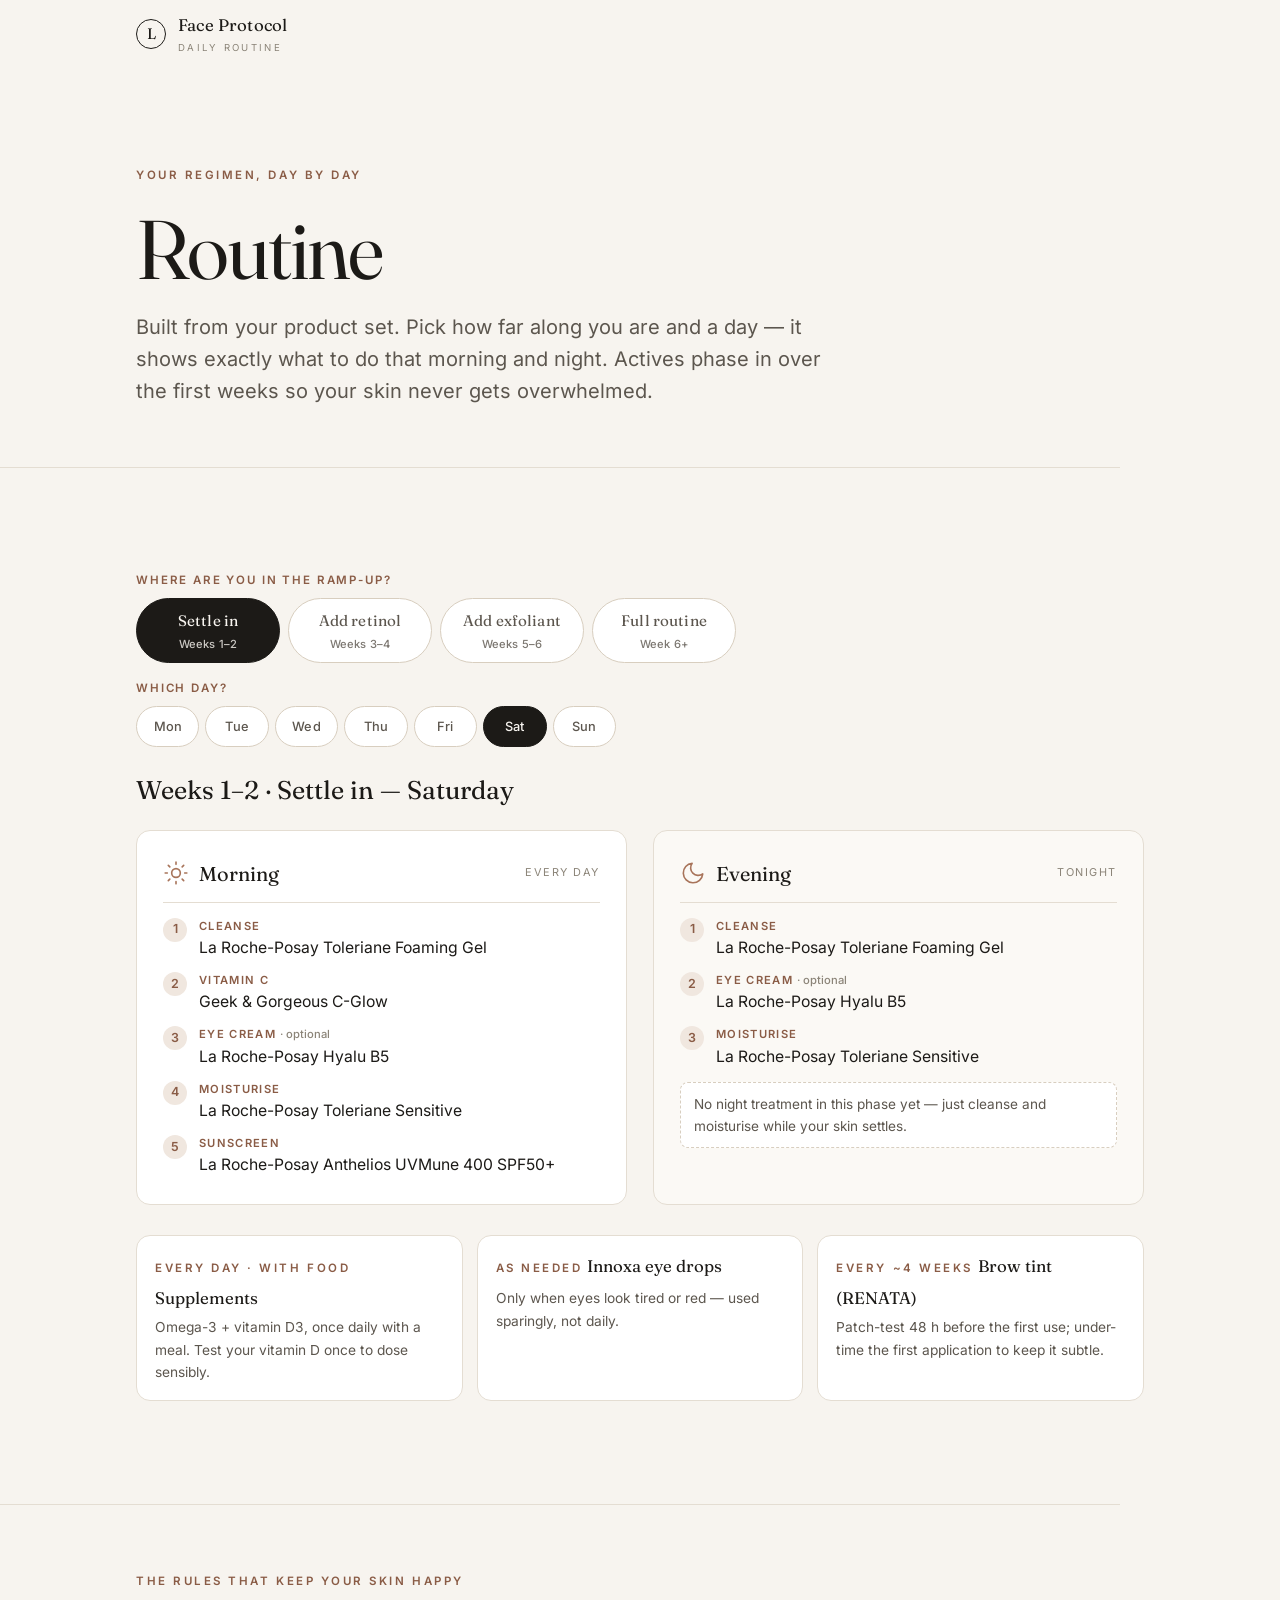
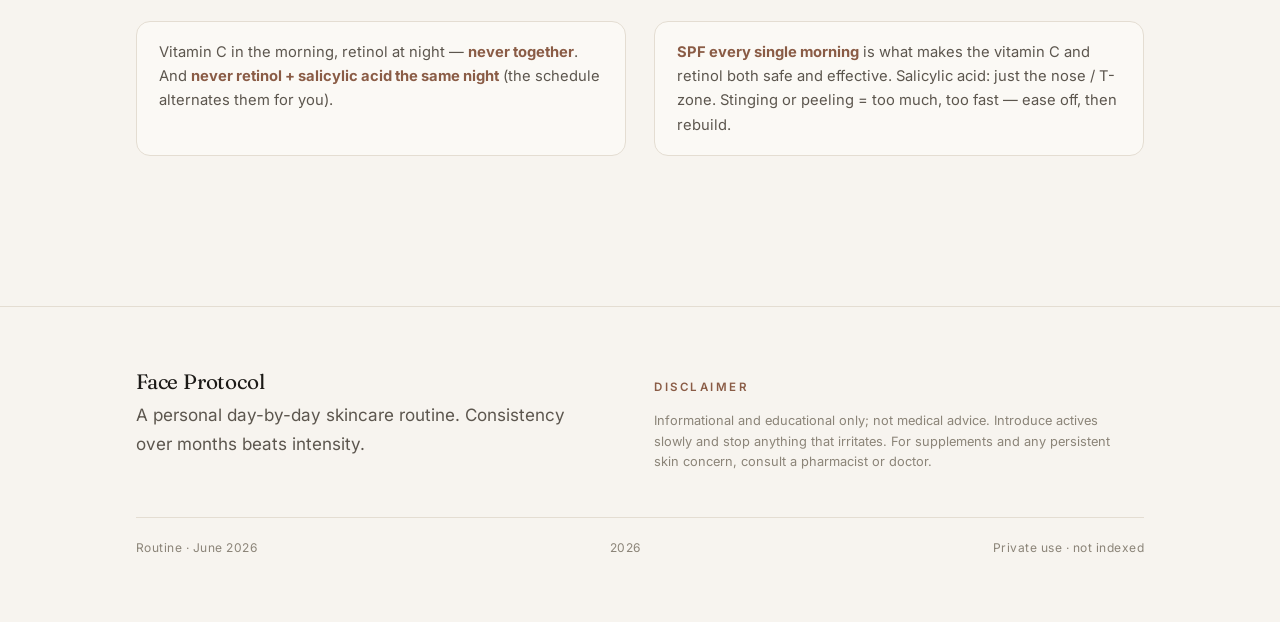
==== index.html @ 2b18ea14 "Face Protocol — standalone routine site Single-page interactive skincare routine (ramp-up phase x da" ====
<!doctype html>
<html lang="en">
<head>
  <meta charset="utf-8">
  <meta name="viewport" content="width=device-width, initial-scale=1, viewport-fit=cover">
  <meta name="robots" content="noindex, nofollow">
  <title>Face Protocol — Routine</title>
  <meta name="description" content="A personal day-by-day skincare routine that phases in over the weeks.">
  <meta name="theme-color" content="#f7f4ef">
  <link rel="manifest" href="manifest.webmanifest">
  <link rel="icon" href="assets/img/icons/favicon.png">
  <link rel="apple-touch-icon" href="assets/img/icons/icon-180.png">
  <meta name="apple-mobile-web-app-capable" content="yes">
  <meta name="apple-mobile-web-app-status-bar-style" content="default">
  <meta name="apple-mobile-web-app-title" content="Routine">
  <link rel="preload" href="assets/fonts/fraunces-latin.woff2" as="font" type="font/woff2" crossorigin>
  <link rel="preload" href="assets/fonts/inter-latin.woff2" as="font" type="font/woff2" crossorigin>
  <link rel="stylesheet" href="assets/css/styles.css">
  <noscript><style>.reveal{opacity:1!important;transform:none!important}</style></noscript>
</head>
<body>
  <header class="site-header">
    <div class="wrap nav">
      <a class="brand" href="index.html">
        <span class="brand__mark">L</span>
        <span class="brand__name">Face Protocol<small>Daily routine</small></span>
      </a>
    </div>
  </header>

  <main>
    <section class="page-intro wrap">
      <p class="eyebrow reveal">Your regimen, day by day</p>
      <h1 class="display reveal">Routine</h1>
      <p class="lede reveal prose" style="margin-top:1rem">
        Built from your product set. Pick how far along you are and a day — it shows
        exactly what to do that morning and night. Actives phase in over the first
        weeks so your skin never gets overwhelmed.
      </p>
    </section>

    <hr class="rule wrap" style="border:0">

    <section class="section wrap" id="routine">
      <div class="routine-controls reveal">
        <div class="routine-control">
          <p>Where are you in the ramp-up?</p>
          <div class="seg seg--phase" role="group" aria-label="Routine phase">
            <button type="button" data-phase="0"><b>Settle in</b><span>Weeks 1–2</span></button>
            <button type="button" data-phase="1"><b>Add retinol</b><span>Weeks 3–4</span></button>
            <button type="button" data-phase="2"><b>Add exfoliant</b><span>Weeks 5–6</span></button>
            <button type="button" data-phase="3"><b>Full routine</b><span>Week 6+</span></button>
          </div>
        </div>
        <div class="routine-control">
          <p>Which day?</p>
          <div class="seg seg--day" role="group" aria-label="Day of week">
            <button type="button" data-day="Mon">Mon</button>
            <button type="button" data-day="Tue">Tue</button>
            <button type="button" data-day="Wed">Wed</button>
            <button type="button" data-day="Thu">Thu</button>
            <button type="button" data-day="Fri">Fri</button>
            <button type="button" data-day="Sat">Sat</button>
            <button type="button" data-day="Sun">Sun</button>
          </div>
        </div>
      </div>

      <p class="routine-context" id="routine-context">—</p>

      <div class="routine-grid">
        <div class="rcol rcol--am">
          <div class="rcol__head">
            <svg class="rcol__icon" viewBox="0 0 24 24" fill="none" stroke="currentColor" stroke-width="1.5" stroke-linecap="round"><circle cx="12" cy="12" r="4"/><path d="M12 2v2M12 20v2M4.9 4.9l1.4 1.4M17.7 17.7l1.4 1.4M2 12h2M20 12h2M4.9 19.1l1.4-1.4M17.7 6.3l1.4-1.4"/></svg>
            <span class="rcol__title">Morning</span>
            <span class="rcol__when">Every day</span>
          </div>
          <ol class="rsteps" id="am-steps"></ol>
        </div>

        <div class="rcol rcol--pm">
          <div class="rcol__head">
            <svg class="rcol__icon" viewBox="0 0 24 24" fill="none" stroke="currentColor" stroke-width="1.5" stroke-linecap="round" stroke-linejoin="round"><path d="M21 12.8A9 9 0 1 1 11.2 3a7 7 0 0 0 9.8 9.8z"/></svg>
            <span class="rcol__title">Evening</span>
            <span class="rcol__when">Tonight</span>
          </div>
          <ol class="rsteps" id="pm-steps"></ol>
          <p class="rest-note" id="pm-note" hidden></p>
        </div>
      </div>

      <div class="routine-extras reveal">
        <div class="rextra">
          <p class="eyebrow">Every day · with food</p>
          <strong>Supplements</strong>
          <span>Omega-3 + vitamin D3, once daily with a meal. Test your vitamin D once to dose sensibly.</span>
        </div>
        <div class="rextra">
          <p class="eyebrow">As needed</p>
          <strong>Innoxa eye drops</strong>
          <span>Only when eyes look tired or red — used sparingly, not daily.</span>
        </div>
        <div class="rextra">
          <p class="eyebrow">Every ~4 weeks</p>
          <strong>Brow tint (RENATA)</strong>
          <span>Patch-test 48 h before the first use; under-time the first application to keep it subtle.</span>
        </div>
      </div>
    </section>

    <hr class="rule wrap">

    <section class="section--tight wrap">
      <p class="eyebrow reveal">The rules that keep your skin happy</p>
      <div class="grid grid-2" style="margin-top:1rem">
        <div class="callout reveal">Vitamin C in the morning, retinol at night — <strong>never together</strong>. And <strong>never retinol + salicylic acid the same night</strong> (the schedule alternates them for you).</div>
        <div class="callout reveal reveal-delay-1"><strong>SPF every single morning</strong> is what makes the vitamin C and retinol both safe and effective. Salicylic acid: just the nose / T-zone. Stinging or peeling = too much, too fast — ease off, then rebuild.</div>
      </div>
    </section>
  </main>

  <footer class="site-footer">
    <div class="wrap">
      <div class="grid grid-2">
        <div>
          <h4>Face Protocol</h4>
          <p class="muted" style="max-width:42ch">A personal day-by-day skincare routine. Consistency over months beats intensity.</p>
        </div>
        <div>
          <p class="eyebrow">Disclaimer</p>
          <p class="disclaimer">Informational and educational only; not medical advice. Introduce actives slowly and stop anything that irritates. For supplements and any persistent skin concern, consult a pharmacist or doctor.</p>
        </div>
      </div>
      <div class="footer-meta">
        <span>Routine · June 2026</span>
        <span data-year>2026</span>
        <span>Private use · not indexed</span>
      </div>
    </div>
  </footer>

  <script src="assets/js/main.js"></script>
  <script src="assets/js/routine.js"></script>
  <script src="assets/js/sw-register.js"></script>
</body>
</html>
---- assets/css/styles.css ----
/* =====================================================================
   Aesthetic Protocol — shared stylesheet
   Editorial-luxury system: ivory / ink / clay, Fraunces + Inter.
   ===================================================================== */

/* ---- Fonts (self-hosted, variable, offline-safe) -------------------- */
@font-face {
  font-family: "Fraunces";
  src: url("../fonts/fraunces-latin.woff2") format("woff2");
  font-weight: 300 700;
  font-style: normal;
  font-display: swap;
}
@font-face {
  font-family: "Inter";
  src: url("../fonts/inter-latin.woff2") format("woff2");
  font-weight: 400 700;
  font-style: normal;
  font-display: swap;
}

/* ---- Design tokens --------------------------------------------------- */
:root {
  --bg: #f7f4ef;
  --surface: #ffffff;
  --surface-2: #fbf9f5;
  --ink: #1c1a17;
  --ink-soft: #5c564e;
  --ink-faint: #8b8478;
  --line: #e4ddd2;
  --line-strong: #d8cebf;
  --clay: #a8745a;
  --clay-soft: #c8a88f;
  --clay-deep: #8a5c46;
  --clay-wash: #f0e7df;

  --serif: "Fraunces", "Iowan Old Style", Georgia, "Times New Roman", serif;
  --sans: "Inter", -apple-system, BlinkMacSystemFont, "Segoe UI", Roboto, sans-serif;

  --maxw: 1120px;
  --maxw-prose: 720px;

  --r-sm: 8px;
  --r-md: 14px;
  --r-lg: 22px;

  --shadow-1: 0 1px 2px rgba(28, 26, 23, 0.04);
  --shadow-2: 0 10px 30px -12px rgba(28, 26, 23, 0.16);
  --shadow-3: 0 24px 60px -20px rgba(28, 26, 23, 0.28);

  --ease: cubic-bezier(0.22, 0.61, 0.36, 1);
  --t-fast: 180ms;
  --t-med: 320ms;
  --t-slow: 560ms;

  --gut: clamp(18px, 5vw, 56px);
}

/* ---- Reset ----------------------------------------------------------- */
*, *::before, *::after { box-sizing: border-box; }
html { -webkit-text-size-adjust: 100%; scroll-behavior: smooth; }
@media (prefers-reduced-motion: reduce) { html { scroll-behavior: auto; } }

body {
  margin: 0;
  background: var(--bg);
  color: var(--ink);
  font-family: var(--sans);
  font-size: 17px;
  line-height: 1.65;
  font-weight: 400;
  -webkit-font-smoothing: antialiased;
  text-rendering: optimizeLegibility;
  overflow-x: hidden;
}
img { max-width: 100%; display: block; }
a { color: inherit; }
button { font: inherit; cursor: pointer; }
::selection { background: var(--clay-soft); color: var(--ink); }

/* ---- Typography ------------------------------------------------------ */
h1, h2, h3, h4 { font-family: var(--serif); font-weight: 400; line-height: 1.08; margin: 0; color: var(--ink); letter-spacing: -0.01em; }
.display { font-size: clamp(2.6rem, 7vw, 5.2rem); font-weight: 380; letter-spacing: -0.025em; }
h1 { font-size: clamp(2.1rem, 5vw, 3.4rem); }
h2 { font-size: clamp(1.7rem, 3.6vw, 2.5rem); }
h3 { font-size: clamp(1.25rem, 2.2vw, 1.6rem); }
p { margin: 0 0 1.1em; }
.lede { font-size: clamp(1.05rem, 1.6vw, 1.25rem); color: var(--ink-soft); line-height: 1.6; }

.eyebrow {
  font-family: var(--sans);
  font-size: 0.72rem;
  font-weight: 600;
  letter-spacing: 0.22em;
  text-transform: uppercase;
  color: var(--clay-deep);
  margin: 0 0 0.9rem;
  display: inline-block;
}
.muted { color: var(--ink-soft); }
.faint { color: var(--ink-faint); }
em.term { font-style: italic; color: var(--clay-deep); }

/* ---- Layout ---------------------------------------------------------- */
.wrap { width: 100%; max-width: var(--maxw); margin-inline: auto; padding-inline: var(--gut); }
.prose { max-width: var(--maxw-prose); }
.section { padding-block: clamp(48px, 8vw, 104px); }
.section--tight { padding-block: clamp(34px, 5vw, 60px); }
.rule { height: 1px; background: var(--line); border: 0; margin: 0; }
.center { text-align: center; }
.stack > * + * { margin-top: 1.1rem; }

.grid { display: grid; gap: clamp(16px, 2.4vw, 28px); }
.grid-2 { grid-template-columns: repeat(2, 1fr); }
.grid-3 { grid-template-columns: repeat(3, 1fr); }
.grid-4 { grid-template-columns: repeat(4, 1fr); }
@media (max-width: 860px) { .grid-3, .grid-4 { grid-template-columns: repeat(2, 1fr); } }
@media (max-width: 560px) { .grid-2, .grid-3, .grid-4 { grid-template-columns: 1fr; } }

/* ---- Header / navigation -------------------------------------------- */
.site-header {
  position: sticky; top: 0; z-index: 60;
  background: rgba(247, 244, 239, 0.82);
  backdrop-filter: saturate(140%) blur(14px);
  -webkit-backdrop-filter: saturate(140%) blur(14px);
  border-bottom: 1px solid transparent;
  transition: border-color var(--t-med) var(--ease), background var(--t-med) var(--ease);
}
.site-header.is-scrolled { border-bottom-color: var(--line); }
.nav { display: flex; align-items: center; justify-content: space-between; gap: 20px; height: 68px; }
.brand { display: flex; align-items: center; gap: 12px; text-decoration: none; flex-shrink: 0; }
.brand__mark {
  width: 30px; height: 30px; border-radius: 50%;
  border: 1.5px solid var(--ink); display: grid; place-items: center;
  font-family: var(--serif); font-size: 0.95rem; color: var(--ink);
}
.brand__name { font-family: var(--serif); font-size: 1.05rem; letter-spacing: 0.01em; }
.brand__name small { display: block; font-family: var(--sans); font-size: 0.6rem; letter-spacing: 0.24em; text-transform: uppercase; color: var(--ink-faint); margin-top: 1px; }
.nav__links { display: flex; align-items: center; gap: 4px; list-style: none; margin: 0; padding: 0; }
.nav__links a {
  text-decoration: none; color: var(--ink-soft);
  font-size: 0.82rem; letter-spacing: 0.04em; font-weight: 500;
  padding: 8px 14px; border-radius: 999px;
  transition: color var(--t-fast) var(--ease), background var(--t-fast) var(--ease);
  position: relative;
}
.nav__links a:hover { color: var(--ink); background: var(--clay-wash); }
.nav__links a[aria-current="page"] { color: var(--ink); }
.nav__links a[aria-current="page"]::after {
  content: ""; position: absolute; left: 14px; right: 14px; bottom: 2px;
  height: 1.5px; background: var(--clay); border-radius: 2px;
}

@media (max-width: 720px) {
  .nav { height: auto; flex-direction: column; align-items: stretch; gap: 8px; padding-block: 10px; }
  .brand { justify-content: center; }
  .nav__links { justify-content: center; flex-wrap: nowrap; overflow-x: auto; gap: 2px; padding-bottom: 2px; -ms-overflow-style: none; scrollbar-width: none; }
  .nav__links::-webkit-scrollbar { display: none; }
  .nav__links a { padding: 7px 12px; font-size: 0.78rem; white-space: nowrap; }
}

/* ---- Buttons / chips ------------------------------------------------- */
.btn {
  display: inline-flex; align-items: center; gap: 10px;
  text-decoration: none; font-size: 0.9rem; font-weight: 500; letter-spacing: 0.01em;
  padding: 13px 24px; border-radius: 999px; border: 1px solid var(--ink);
  color: var(--ink); background: transparent;
  transition: background var(--t-med) var(--ease), color var(--t-med) var(--ease), transform var(--t-fast) var(--ease);
}
.btn:hover { background: var(--ink); color: var(--bg); }
.btn--solid { background: var(--ink); color: var(--bg); }
.btn--solid:hover { background: var(--clay-deep); border-color: var(--clay-deep); }
.btn .arrow { transition: transform var(--t-med) var(--ease); }
.btn:hover .arrow { transform: translateX(4px); }

.chip {
  display: inline-flex; align-items: center; gap: 7px;
  font-size: 0.72rem; letter-spacing: 0.12em; text-transform: uppercase; font-weight: 600;
  color: var(--ink-soft); background: var(--surface);
  border: 1px solid var(--line-strong); padding: 6px 13px; border-radius: 999px;
}
.chip .dot { width: 6px; height: 6px; border-radius: 50%; background: var(--clay); }
.chip--clay { color: var(--clay-deep); background: var(--clay-wash); border-color: transparent; }

.tag { font-size: 0.66rem; letter-spacing: 0.14em; text-transform: uppercase; font-weight: 600; padding: 4px 9px; border-radius: 5px; }
.tag--low { background: #eef1ea; color: #4d6044; }
.tag--med { background: #f4ecdf; color: #8a6a32; }
.tag--flag { background: var(--clay-wash); color: var(--clay-deep); }

/* ---- Cards ----------------------------------------------------------- */
.card {
  background: var(--surface); border: 1px solid var(--line);
  border-radius: var(--r-md); padding: clamp(22px, 3vw, 32px);
  box-shadow: var(--shadow-1);
  transition: transform var(--t-med) var(--ease), box-shadow var(--t-med) var(--ease), border-color var(--t-med) var(--ease);
}
.card--hover:hover { transform: translateY(-3px); box-shadow: var(--shadow-2); border-color: var(--line-strong); }
.card--link { text-decoration: none; color: inherit; display: block; }

/* ---- Score cards + gauges ------------------------------------------- */
.score-card { display: flex; flex-direction: column; gap: 6px; }
.score-card__top { display: flex; align-items: center; justify-content: space-between; gap: 14px; }
.score-card__num { font-family: var(--serif); font-size: clamp(2.6rem, 5vw, 3.6rem); line-height: 1; letter-spacing: -0.03em; }
.score-card__num small { font-size: 0.9rem; color: var(--ink-faint); font-family: var(--sans); letter-spacing: 0; }
.score-card__label { font-size: 0.72rem; letter-spacing: 0.18em; text-transform: uppercase; color: var(--clay-deep); font-weight: 600; }
.score-card__read { color: var(--ink-soft); font-size: 0.95rem; margin: 0; }
.gauge { width: 64px; height: 64px; flex-shrink: 0; transform: rotate(-90deg); }
.gauge__track { fill: none; stroke: var(--line); stroke-width: 6; }
.gauge__bar { fill: none; stroke: var(--clay); stroke-width: 6; stroke-linecap: round; transition: stroke-dashoffset 1.1s var(--ease); }

.bar { height: 7px; background: var(--line); border-radius: 999px; overflow: hidden; }
.bar__fill { height: 100%; background: linear-gradient(90deg, var(--clay-soft), var(--clay)); border-radius: 999px; width: 0; transition: width 1.1s var(--ease); }

/* ---- Hero ------------------------------------------------------------ */
.hero { position: relative; padding-block: clamp(40px, 7vw, 84px) clamp(30px, 5vw, 56px); }
.hero__grid { display: grid; grid-template-columns: 1.05fr 0.95fr; gap: clamp(28px, 5vw, 64px); align-items: center; }
@media (max-width: 820px) { .hero__grid { grid-template-columns: 1fr; } }
.hero__portrait { position: relative; border-radius: var(--r-lg); overflow: hidden; box-shadow: var(--shadow-3); aspect-ratio: 1/1; background: var(--clay-wash); }
.hero__portrait img { width: 100%; height: 100%; object-fit: cover; }
.hero__meta { display: flex; gap: 26px; flex-wrap: wrap; margin-top: 26px; padding-top: 22px; border-top: 1px solid var(--line); }
.hero__meta div span { display: block; font-size: 0.7rem; letter-spacing: 0.16em; text-transform: uppercase; color: var(--ink-faint); }
.hero__meta div strong { font-family: var(--serif); font-weight: 400; font-size: 1.15rem; }
.scroll-cue { margin-top: 30px; font-size: 0.72rem; letter-spacing: 0.18em; text-transform: uppercase; color: var(--ink-faint); display: inline-flex; align-items: center; gap: 10px; }
.scroll-cue .line { width: 40px; height: 1px; background: var(--ink-faint); position: relative; overflow: hidden; }
.scroll-cue .line::after { content: ""; position: absolute; inset: 0; background: var(--clay); transform: translateX(-100%); animation: cue 2.4s var(--ease) 3; }
@keyframes cue { 0% { transform: translateX(-100%); } 55% { transform: translateX(0); } 100% { transform: translateX(100%); } }

/* ---- Photo / picture frames ----------------------------------------- */
.frame { border-radius: var(--r-md); overflow: hidden; background: var(--clay-wash); position: relative; }
.frame img { width: 100%; height: 100%; object-fit: cover; transition: transform 1.4s var(--ease), filter var(--t-slow) var(--ease); }
.frame--zoom:hover img { transform: scale(1.04); }
.img-fade { opacity: 0; transition: opacity var(--t-slow) var(--ease); }
.img-fade.is-loaded { opacity: 1; }

/* ---- Before / After comparison slider ------------------------------- */
.compare {
  --pos: 50%;
  position: relative; border-radius: var(--r-md); overflow: hidden;
  aspect-ratio: 1 / 1; user-select: none; touch-action: pan-y;
  background: var(--clay-wash); box-shadow: var(--shadow-1);
  cursor: ew-resize;
}
.compare img { position: absolute; inset: 0; width: 100%; height: 100%; object-fit: cover; pointer-events: none; }
.compare__before { position: absolute; inset: 0; clip-path: inset(0 calc(100% - var(--pos)) 0 0); }
.compare__before img { width: 100%; height: 100%; object-fit: cover; }
.compare__handle {
  position: absolute; top: 0; bottom: 0; left: var(--pos);
  width: 2px; background: rgba(255, 255, 255, 0.92); transform: translateX(-1px);
  box-shadow: 0 0 0 1px rgba(28, 26, 23, 0.12); pointer-events: none;
}
.compare__grip {
  position: absolute; top: 50%; left: 50%; transform: translate(-50%, -50%);
  width: 42px; height: 42px; border-radius: 50%;
  background: rgba(255, 255, 255, 0.95); box-shadow: var(--shadow-2);
  display: grid; place-items: center; color: var(--ink);
}
.compare__grip svg { width: 20px; height: 20px; }
.compare__tag { position: absolute; bottom: 12px; font-size: 0.64rem; letter-spacing: 0.16em; text-transform: uppercase; font-weight: 600; color: #fff; background: rgba(28, 26, 23, 0.55); padding: 5px 11px; border-radius: 999px; backdrop-filter: blur(2px); }
.compare__tag--before { left: 12px; }
.compare__tag--after { right: 12px; }
.compare__range { position: absolute; inset: 0; width: 100%; height: 100%; margin: 0; opacity: 0; cursor: ew-resize; }

/* ---- Lightbox -------------------------------------------------------- */
.lightbox {
  position: fixed; inset: 0; z-index: 100; display: grid; place-items: center;
  background: rgba(20, 18, 16, 0.86); backdrop-filter: blur(6px);
  opacity: 0; visibility: hidden; transition: opacity var(--t-med) var(--ease), visibility var(--t-med);
  padding: 4vw;
}
.lightbox.is-open { opacity: 1; visibility: visible; }
.lightbox img { max-width: 92vw; max-height: 88vh; border-radius: var(--r-sm); box-shadow: var(--shadow-3); transform: scale(0.96); transition: transform var(--t-med) var(--ease); }
.lightbox.is-open img { transform: scale(1); }
.lightbox__close { position: absolute; top: 22px; right: 26px; width: 44px; height: 44px; border-radius: 50%; border: 1px solid rgba(255,255,255,0.4); background: transparent; color: #fff; font-size: 1.3rem; line-height: 1; }
.lightbox__close:hover { background: rgba(255,255,255,0.12); }

/* ---- Accordion (details) -------------------------------------------- */
.acc { border-top: 1px solid var(--line); }
.acc__item { border-bottom: 1px solid var(--line); }
.acc__sum {
  display: flex; align-items: center; justify-content: space-between; gap: 18px;
  padding: 20px 4px; cursor: pointer; list-style: none;
  font-family: var(--serif); font-size: 1.15rem; color: var(--ink);
  transition: color var(--t-fast) var(--ease);
}
.acc__sum:hover { color: var(--clay-deep); }
.acc__sum::-webkit-details-marker { display: none; }
.acc__rating { font-family: var(--sans); font-size: 0.7rem; letter-spacing: 0.14em; text-transform: uppercase; font-weight: 600; color: var(--clay-deep); margin-left: auto; }
.acc__icon { width: 18px; height: 18px; flex-shrink: 0; position: relative; }
.acc__icon::before, .acc__icon::after { content: ""; position: absolute; background: var(--ink-soft); transition: transform var(--t-med) var(--ease); }
.acc__icon::before { top: 8px; left: 0; right: 0; height: 1.5px; }
.acc__icon::after { left: 8px; top: 0; bottom: 0; width: 1.5px; }
.acc__item[open] .acc__icon::after { transform: scaleY(0); }
.acc__body { overflow: hidden; }
.acc__body-inner { padding: 0 4px 22px; color: var(--ink-soft); max-width: var(--maxw-prose); }
.acc__item:not([open]) .acc__body { max-height: 0; }
/* animation handled by JS for smooth height; fallback below */
.acc__body { transition: max-height var(--t-med) var(--ease); }

/* ---- Report feature sections ---------------------------------------- */
.feature { scroll-margin-top: 120px; }
.feature__head { display: flex; align-items: baseline; gap: 16px; flex-wrap: wrap; margin-bottom: 6px; }
.feature__index { font-family: var(--serif); font-size: 1.1rem; color: var(--clay); }
.subhead { font-family: var(--sans); font-size: 0.74rem; letter-spacing: 0.16em; text-transform: uppercase; color: var(--clay-deep); font-weight: 600; margin: 26px 0 8px; }
.summary-quote {
  font-family: var(--serif); font-size: clamp(1.15rem, 2vw, 1.5rem); line-height: 1.35;
  color: var(--ink); border-left: 2px solid var(--clay); padding: 4px 0 4px 22px; margin: 22px 0 0;
}
.callout { background: var(--surface-2); border: 1px solid var(--line); border-radius: var(--r-md); padding: 18px 22px; font-size: 0.92rem; color: var(--ink-soft); }
.callout--flag { border-color: var(--clay-soft); background: var(--clay-wash); }
.callout strong { color: var(--clay-deep); }

/* in-page sticky feature nav */
.feature-nav { position: sticky; top: 132px; align-self: start; }
.feature-nav ol { list-style: none; margin: 0; padding: 0; display: flex; flex-direction: column; gap: 2px; }
.feature-nav a { display: flex; gap: 10px; align-items: baseline; text-decoration: none; color: var(--ink-faint); font-size: 0.88rem; padding: 7px 12px; border-radius: 8px; border-left: 2px solid transparent; transition: color var(--t-fast) var(--ease), border-color var(--t-fast) var(--ease), background var(--t-fast) var(--ease); }
.feature-nav a .n { font-variant-numeric: tabular-nums; font-size: 0.72rem; color: var(--clay); }
.feature-nav a:hover { color: var(--ink); background: var(--surface-2); }
.feature-nav a.is-active { color: var(--ink); border-left-color: var(--clay); }
.report-layout { display: grid; grid-template-columns: 220px 1fr; gap: clamp(28px, 5vw, 70px); align-items: start; }
@media (max-width: 900px) { .report-layout { grid-template-columns: 1fr; } .feature-nav { display: none; } }

/* ---- Plan: horizon bands + filter ----------------------------------- */
.filter-bar { display: flex; flex-wrap: wrap; gap: 8px; margin: 8px 0 30px; }
.filter-btn {
  border: 1px solid var(--line-strong); background: var(--surface); color: var(--ink-soft);
  font-size: 0.78rem; letter-spacing: 0.06em; font-weight: 500; padding: 8px 16px; border-radius: 999px;
  transition: all var(--t-fast) var(--ease);
}
.filter-btn:hover { border-color: var(--clay-soft); color: var(--ink); }
.filter-btn.is-active { background: var(--ink); color: var(--bg); border-color: var(--ink); }

.band { margin-top: clamp(40px, 6vw, 72px); }
.band__head { display: flex; align-items: baseline; gap: 16px; padding-bottom: 14px; border-bottom: 1px solid var(--line); margin-bottom: 26px; }
.band__num { font-family: var(--serif); font-size: 1rem; color: var(--clay); }
.band__sub { color: var(--ink-faint); font-size: 0.9rem; margin-left: auto; }

.action { display: flex; flex-direction: column; gap: 12px; transition: opacity var(--t-med) var(--ease), transform var(--t-med) var(--ease); }
.action__head { display: flex; align-items: center; gap: 10px; flex-wrap: wrap; }
.action__title { font-family: var(--serif); font-size: 1.2rem; }
.action__why { color: var(--ink-soft); font-size: 0.95rem; margin: 0; }
.action__meta { display: flex; gap: 16px; flex-wrap: wrap; font-size: 0.82rem; color: var(--ink-faint); margin-top: 2px; }
.action__meta b { color: var(--ink-soft); font-weight: 600; }
.action__step { font-size: 0.88rem; color: var(--clay-deep); background: var(--clay-wash); border-radius: var(--r-sm); padding: 9px 13px; }
.action.is-hidden { display: none; }

/* ---- Strength list --------------------------------------------------- */
.strength { display: flex; gap: 14px; align-items: flex-start; }
.strength__mark { flex-shrink: 0; width: 26px; height: 26px; border-radius: 50%; background: var(--clay-wash); color: var(--clay-deep); display: grid; place-items: center; font-size: 0.8rem; margin-top: 2px; }

/* ---- Facial thirds + dimorphism scale ------------------------------- */
.thirds { display: grid; grid-template-columns: 90px 1fr; gap: 14px; align-items: stretch; }
.thirds__bars { display: flex; flex-direction: column; gap: 6px; }
.third { background: var(--surface-2); border: 1px solid var(--line); border-radius: var(--r-sm); padding: 12px 16px; display: flex; align-items: center; justify-content: space-between; position: relative; overflow: hidden; }
.third__fill { position: absolute; inset: 0; background: var(--clay-wash); width: 0; transition: width 1s var(--ease); }
.third__txt { position: relative; }
.third__val { position: relative; font-family: var(--serif); font-size: 1.2rem; }

.scale { position: relative; height: 56px; margin: 20px 0 8px; }
.scale__track { position: absolute; top: 26px; left: 0; right: 0; height: 4px; border-radius: 999px; background: linear-gradient(90deg, #cdd6cf, var(--clay-soft), var(--clay-deep)); }
.scale__marker { position: absolute; top: 16px; width: 3px; height: 24px; background: var(--ink); border-radius: 2px; transition: left 1s var(--ease); }
.scale__marker::after { content: attr(data-label); position: absolute; top: -22px; left: 50%; transform: translateX(-50%); white-space: nowrap; font-size: 0.66rem; letter-spacing: 0.12em; text-transform: uppercase; font-weight: 600; color: var(--ink); }
.scale__ends { display: flex; justify-content: space-between; font-size: 0.7rem; letter-spacing: 0.1em; text-transform: uppercase; color: var(--ink-faint); }

/* ---- Reveal animation ------------------------------------------------ */
.reveal { opacity: 0; transform: translateY(18px); transition: opacity var(--t-slow) var(--ease), transform var(--t-slow) var(--ease); }
.reveal.is-visible { opacity: 1; transform: none; }
.reveal-delay-1 { transition-delay: 80ms; }
.reveal-delay-2 { transition-delay: 160ms; }
.reveal-delay-3 { transition-delay: 240ms; }

/* ---- Footer ---------------------------------------------------------- */
.site-footer { border-top: 1px solid var(--line); padding-block: clamp(40px, 6vw, 64px); margin-top: clamp(40px, 8vw, 90px); }
.site-footer .grid { align-items: start; }
.site-footer h4 { font-size: 1.3rem; margin-bottom: 8px; }
.disclaimer { font-size: 0.8rem; color: var(--ink-faint); line-height: 1.6; max-width: 60ch; }
.footer-meta { display: flex; justify-content: space-between; flex-wrap: wrap; gap: 12px; margin-top: 30px; padding-top: 20px; border-top: 1px solid var(--line); font-size: 0.75rem; color: var(--ink-faint); letter-spacing: 0.04em; }

/* ---- Page intro band ------------------------------------------------- */
.page-intro { padding-block: clamp(40px, 7vw, 90px) clamp(20px, 3vw, 40px); }
.page-intro .display { margin-top: 6px; }

/* ---- Misc ------------------------------------------------------------ */
.divider-label { display: flex; align-items: center; gap: 18px; margin: 0; color: var(--ink-faint); font-size: 0.72rem; letter-spacing: 0.2em; text-transform: uppercase; }
.divider-label::before, .divider-label::after { content: ""; height: 1px; background: var(--line); flex: 1; }
.two-col-text { columns: 2; column-gap: 48px; }
@media (max-width: 720px) { .two-col-text { columns: 1; } }

/* ---- Motion --------------------------------------------------------------
   Animations are intentionally kept ON for all users (explicit preference),
   so the count-ups, ring fills, drop-downs and fade-ins always play.
   A no-JS fallback in each page's <head> keeps .reveal content visible if
   JavaScript is unavailable. -------------------------------------------------- */

/* ===== Refinements ===================================================== */

/* #4 — face cutouts now sit on the site off-white, so frames/sliders match the page */
.compare, .frame { background: var(--bg); }

/* #1 — rings start visually empty, so they only ever fill upward (never flash full) */
.gauge__bar { stroke-dasharray: 164; stroke-dashoffset: 164; }

/* #2 — clean in-card call-to-action: a text cue with a moving arrow, no pill fill */
.link-cue { display: inline-flex; align-items: center; gap: 8px; margin-top: 18px; font-size: 0.9rem; font-weight: 500; color: var(--ink); transition: color var(--t-fast) var(--ease); }
.link-cue .arrow { transition: transform var(--t-med) var(--ease); }
.card--link:hover .link-cue { color: var(--clay-deep); }
.card--link:hover .link-cue .arrow { transform: translateX(4px); }

/* #3 — "Where to build" pills are links into the plan, with a clear arrival highlight */
a.chip { text-decoration: none; cursor: pointer; transition: background var(--t-fast) var(--ease), color var(--t-fast) var(--ease), transform var(--t-fast) var(--ease); }
a.chip--clay:hover { background: var(--clay); color: #fff; transform: translateY(-1px); }
[id^="plan-"] { scroll-margin-top: 120px; }
.flash { animation: cardflash 2s var(--ease); }
@keyframes cardflash {
  0%   { box-shadow: 0 0 0 0 rgba(168, 116, 90, 0), var(--shadow-1); }
  12%  { box-shadow: 0 0 0 2px var(--clay), var(--shadow-2); }
  100% { box-shadow: 0 0 0 0 rgba(168, 116, 90, 0), var(--shadow-1); }
}

/* ===== Plan: recommended-products accordion ========================== */
.prod { margin-top: 18px; border-top: 1px solid var(--line); }
.prod__toggle {
  width: 100%; display: flex; align-items: center; justify-content: space-between; gap: 12px;
  background: transparent; border: 0; padding: 14px 2px 4px; cursor: pointer;
  color: var(--ink); transition: color var(--t-fast) var(--ease);
}
.prod__toggle:hover { color: var(--clay-deep); }
.prod__toggle-label { font-size: 0.74rem; letter-spacing: 0.16em; text-transform: uppercase; font-weight: 600; }
.prod__chev { width: 9px; height: 9px; border-right: 1.5px solid currentColor; border-bottom: 1.5px solid currentColor; transform: rotate(45deg); transition: transform var(--t-med) var(--ease); margin-bottom: 3px; }
.prod.is-open .prod__chev { transform: rotate(-135deg); margin-bottom: -2px; }

.prod__panel { overflow: hidden; max-height: 0; transition: max-height 0.52s var(--ease); }
.prod__inner { padding-top: 14px; opacity: 0; transform: translateY(8px); transition: opacity 0.5s var(--ease) 0.06s, transform 0.5s var(--ease) 0.06s; }
.prod.is-open .prod__inner { opacity: 1; transform: none; }

.pgroup { padding: 16px 0; border-top: 1px dashed var(--line); }
.pgroup:first-child { border-top: 0; padding-top: 4px; }
.pgroup__label { font-size: 0.72rem; letter-spacing: 0.14em; text-transform: uppercase; font-weight: 600; color: var(--clay-deep); margin: 0 0 12px; }

.pgrid { display: grid; grid-template-columns: 1fr 1fr; gap: 12px; }
@media (max-width: 620px) { .pgrid { grid-template-columns: 1fr; } }

.pcard { background: var(--surface); border: 1px solid var(--line); border-radius: var(--r-md); padding: 16px 17px; display: flex; flex-direction: column; gap: 7px; transition: border-color var(--t-med) var(--ease), box-shadow var(--t-med) var(--ease); }
.pcard:hover { border-color: var(--line-strong); box-shadow: var(--shadow-1); }
.pcard--premium { border-color: var(--clay-soft); background: linear-gradient(0deg, var(--surface), var(--surface)); box-shadow: inset 3px 0 0 var(--clay); }
.pcard__top { display: flex; align-items: center; justify-content: space-between; gap: 8px; }
.pbadge { font-size: 0.6rem; letter-spacing: 0.12em; text-transform: uppercase; font-weight: 600; padding: 4px 9px; border-radius: 999px; }
.pbadge--premium { background: var(--clay); color: #fff; }
.pbadge--value { background: var(--clay-wash); color: var(--clay-deep); }
.pcard__price { font-family: var(--serif); font-size: 1rem; color: var(--clay-deep); white-space: nowrap; }
.pcard__name { font-family: var(--serif); font-size: 1.08rem; line-height: 1.2; margin: 0; }
.pcard__why { font-size: 0.88rem; color: var(--ink-soft); margin: 0; line-height: 1.5; }
.pcard__key { font-size: 0.8rem; color: var(--ink-faint); margin: 0; }
.pcard__key span { color: var(--clay-deep); font-weight: 600; letter-spacing: 0.08em; text-transform: uppercase; font-size: 0.66rem; margin-right: 7px; }
.pcard__caution { font-size: 0.78rem; color: var(--clay-deep); background: var(--clay-wash); border-radius: var(--r-sm); padding: 8px 10px; margin: 2px 0 0; display: flex; gap: 8px; line-height: 1.45; }
.caution-dot { flex-shrink: 0; width: 7px; height: 7px; border-radius: 50%; background: var(--clay); margin-top: 5px; }
.pcard__link { margin-top: auto; padding-top: 4px; font-size: 0.84rem; font-weight: 500; color: var(--clay-deep); text-decoration: none; transition: color var(--t-fast) var(--ease); }
.pcard__link:hover { color: var(--ink); }
.pcard__link--none { color: var(--ink-faint); font-style: italic; }

.pcompare { margin-top: 12px; background: var(--surface-2); border: 1px solid var(--line); border-radius: var(--r-md); padding: 14px 16px; display: grid; grid-template-columns: 1.35fr 1fr; gap: 18px; }
@media (max-width: 620px) { .pcompare { grid-template-columns: 1fr; gap: 14px; } }
.pcompare__table { width: 100%; border-collapse: collapse; font-size: 0.8rem; }
.pcompare__table th, .pcompare__table td { text-align: left; padding: 5px 8px 5px 0; border-bottom: 1px solid var(--line); vertical-align: top; }
.pcompare__table thead th { font-size: 0.62rem; letter-spacing: 0.1em; text-transform: uppercase; color: var(--ink-faint); font-weight: 600; }
.pcompare__table th[scope="row"] { color: var(--ink-faint); font-weight: 500; }
.pcompare__table td { color: var(--ink-soft); }
.pcompare__cap { font-size: 0.64rem; color: var(--ink-faint); margin: 0 0 8px; letter-spacing: 0.04em; }
.pmeter { margin-bottom: 9px; }
.pmeter__label { font-size: 0.68rem; letter-spacing: 0.08em; text-transform: uppercase; color: var(--ink-soft); font-weight: 600; display: block; margin-bottom: 4px; }
.pmeter__row { display: flex; align-items: center; gap: 7px; margin-top: 3px; }
.pmeter__tag { font-size: 0.6rem; color: var(--clay-deep); width: 10px; font-weight: 600; }
.meter { flex: 1; height: 5px; background: var(--line); border-radius: 999px; overflow: hidden; }
.meter__fill { display: block; height: 100%; background: var(--clay); border-radius: 999px; }

/* ===== Interactive routine =========================================== */
.routine-controls { display: flex; flex-direction: column; gap: 16px; }
.routine-control p { font-size: 0.72rem; letter-spacing: 0.16em; text-transform: uppercase; color: var(--clay-deep); font-weight: 600; margin: 0 0 8px; }
.seg { display: grid; gap: 8px; }
.seg--phase { grid-template-columns: repeat(4, 1fr); max-width: 600px; }
.seg--day { grid-template-columns: repeat(7, 1fr); gap: 6px; max-width: 480px; }
.seg button {
  border: 1px solid var(--line-strong); background: var(--surface); color: var(--ink-soft);
  border-radius: 999px; padding: 9px 8px; font-size: 0.82rem; font-weight: 500; letter-spacing: 0.01em;
  transition: all var(--t-fast) var(--ease); text-align: center;
}
.seg button:hover { border-color: var(--clay-soft); color: var(--ink); }
.seg button.is-active { background: var(--ink); color: var(--bg); border-color: var(--ink); }
.seg--phase button { display: flex; flex-direction: column; align-items: center; gap: 2px; }
.seg--phase button b { font-family: var(--serif); font-weight: 400; font-size: 0.95rem; }
.seg--phase button span { font-size: 0.7rem; opacity: 0.8; }
.seg--day button { padding: 9px 2px; font-size: 0.8rem; }
@media (max-width: 560px) {
  .seg--phase { grid-template-columns: repeat(2, 1fr); max-width: none; }
  .seg--day { max-width: none; }
}

.routine-context { font-family: var(--serif); font-size: clamp(1.2rem, 2.4vw, 1.6rem); margin: 22px 0 0; }

.routine-grid { display: grid; grid-template-columns: 1fr 1fr; gap: clamp(16px, 2.5vw, 26px); margin-top: 18px; }
@media (max-width: 720px) { .routine-grid { grid-template-columns: 1fr; } }
.rcol { background: var(--surface); border: 1px solid var(--line); border-radius: var(--r-md); padding: clamp(18px, 2.4vw, 26px); }
.rcol--pm { background: var(--surface-2); }
.rcol__head { display: flex; align-items: center; gap: 10px; margin: 0 0 14px; padding-bottom: 12px; border-bottom: 1px solid var(--line); }
.rcol__icon { width: 26px; height: 26px; flex-shrink: 0; color: var(--clay); }
.rcol__title { font-family: var(--serif); font-size: 1.25rem; }
.rcol__when { margin-left: auto; font-size: 0.68rem; letter-spacing: 0.14em; text-transform: uppercase; color: var(--ink-faint); }

.rsteps { list-style: none; margin: 0; padding: 0; display: flex; flex-direction: column; gap: 10px; }
.rstep { display: flex; gap: 12px; align-items: flex-start; }
.rstep__n { flex-shrink: 0; width: 24px; height: 24px; border-radius: 50%; background: var(--clay-wash); color: var(--clay-deep); display: grid; place-items: center; font-size: 0.78rem; font-weight: 600; margin-top: 1px; }
.rstep--active .rstep__n { background: var(--clay); color: #fff; }
.rstep__body { display: flex; flex-direction: column; }
.rstep__role { font-size: 0.7rem; letter-spacing: 0.12em; text-transform: uppercase; font-weight: 600; color: var(--clay-deep); }
.rstep__role em { color: var(--ink-faint); font-style: normal; text-transform: none; letter-spacing: 0; font-weight: 500; }
.rstep--active .rstep__role { color: var(--clay-deep); }
.rstep__prod { font-size: 0.98rem; color: var(--ink); }
.rstep__note { font-size: 0.78rem; color: var(--ink-faint); margin-top: 1px; }
.rest-note { margin: 12px 0 0; font-size: 0.85rem; color: var(--ink-soft); background: var(--surface); border: 1px dashed var(--line-strong); border-radius: var(--r-sm); padding: 10px 13px; }

.routine-extras { display: grid; grid-template-columns: repeat(3, 1fr); gap: 14px; margin-top: clamp(20px, 3vw, 30px); }
@media (max-width: 720px) { .routine-extras { grid-template-columns: 1fr; } }
.rextra { border: 1px solid var(--line); border-radius: var(--r-md); padding: 16px 18px; background: var(--surface); }
.rextra p.eyebrow { margin-bottom: 6px; }
.rextra strong { font-family: var(--serif); font-weight: 400; font-size: 1.05rem; }
.rextra span { display: block; font-size: 0.86rem; color: var(--ink-soft); margin-top: 3px; }
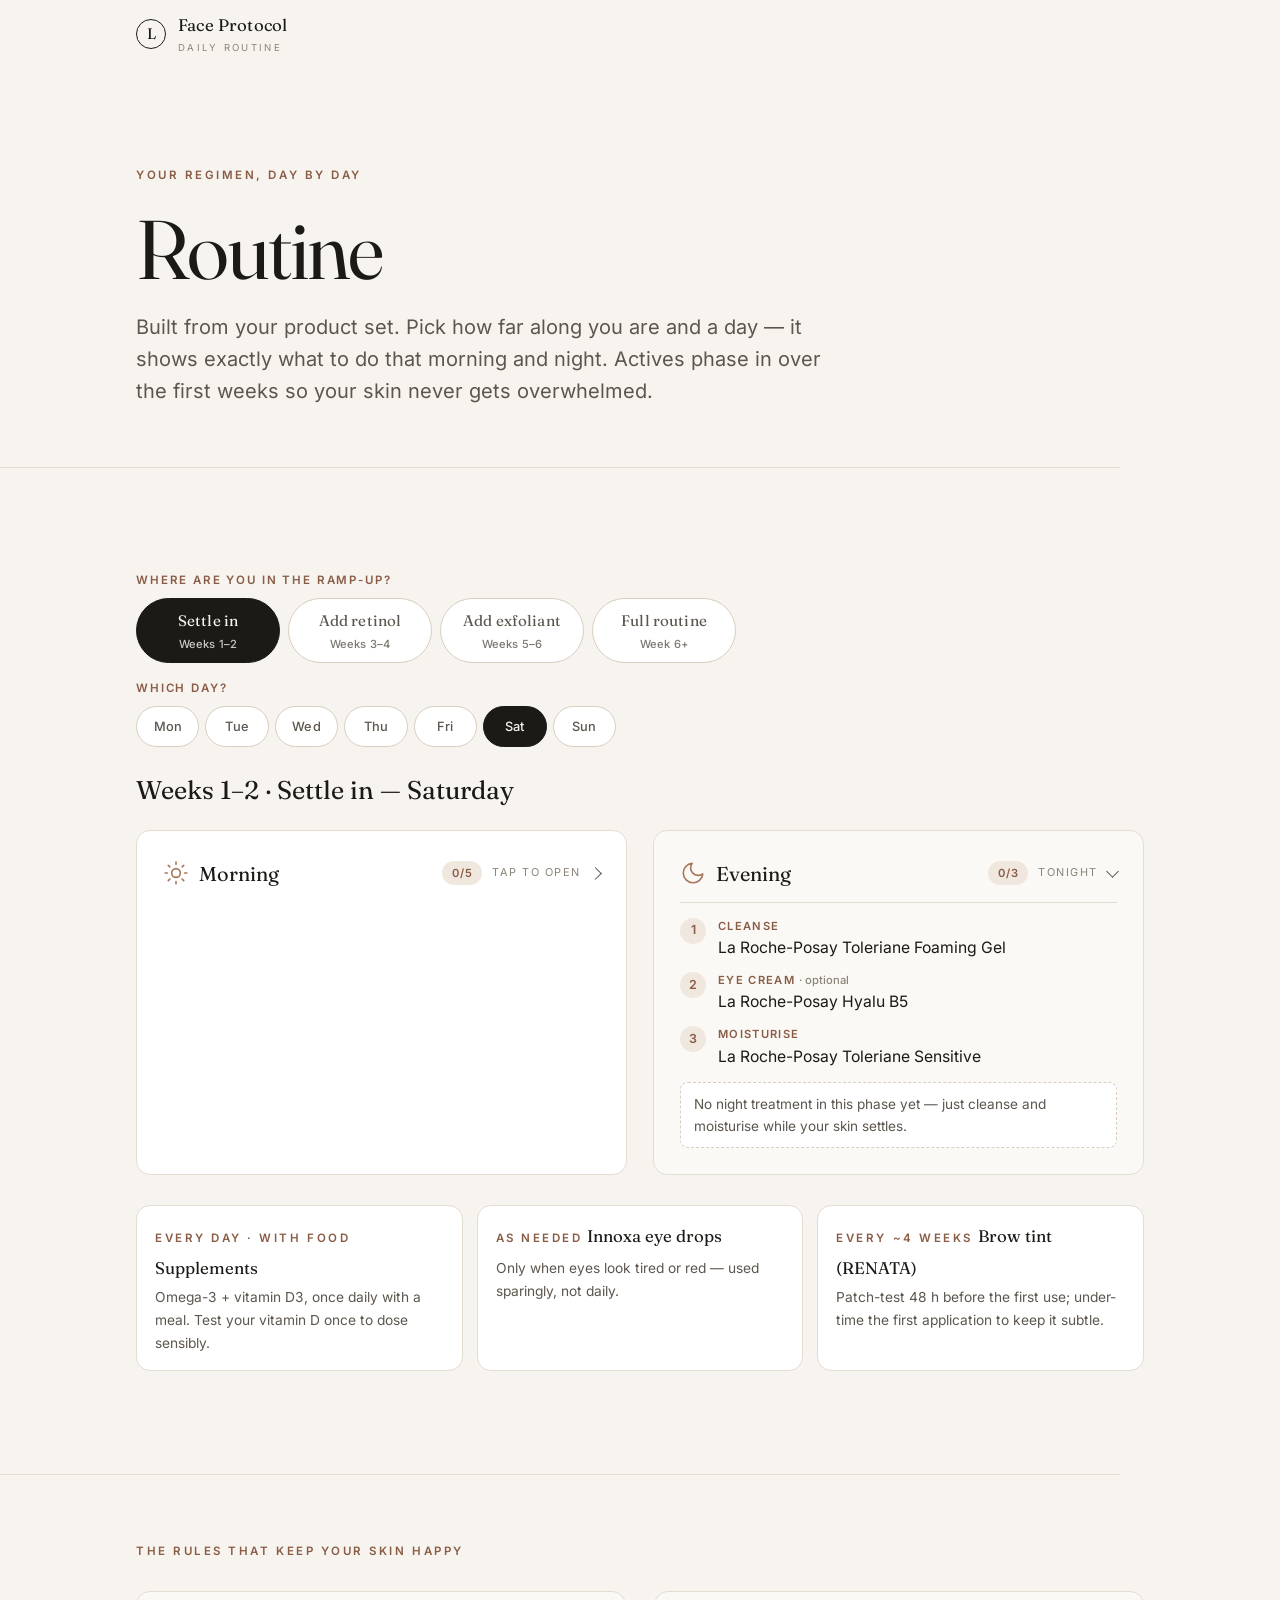
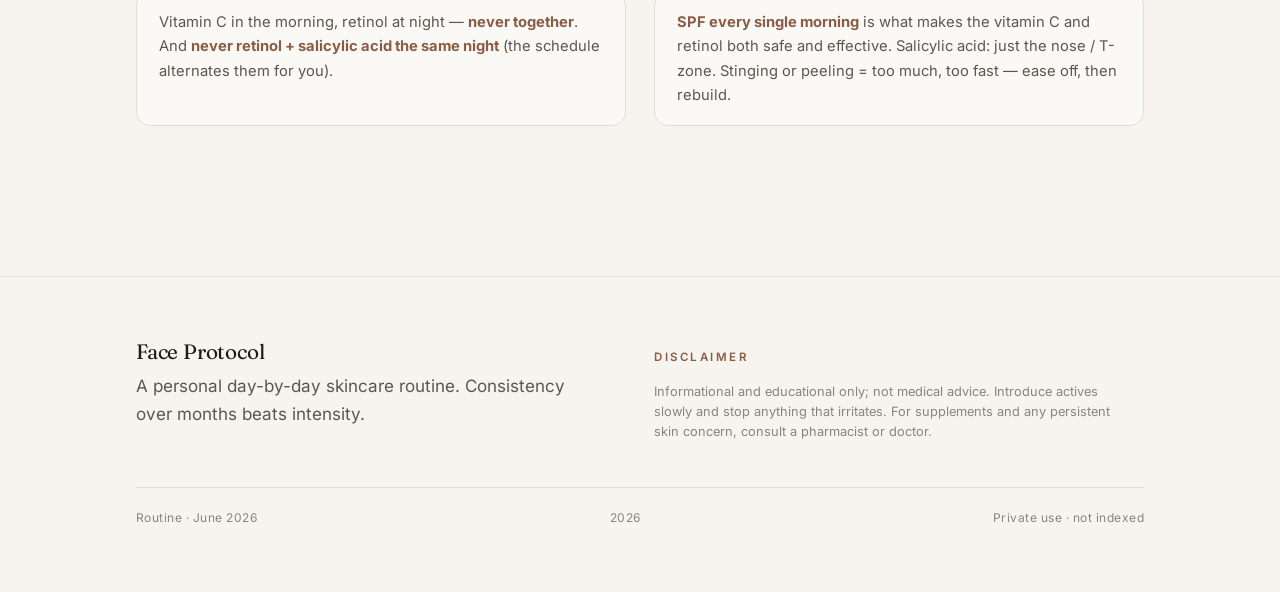
==== commit fcb9b919: "Time-aware columns, tappable step check-offs, polish Same routine upgrade as aesthetic-protocol: tim" ====
--- a/index.html
+++ b/index.html
@@ -74,8 +74,11 @@
             <svg class="rcol__icon" viewBox="0 0 24 24" fill="none" stroke="currentColor" stroke-width="1.5" stroke-linecap="round"><circle cx="12" cy="12" r="4"/><path d="M12 2v2M12 20v2M4.9 4.9l1.4 1.4M17.7 17.7l1.4 1.4M2 12h2M20 12h2M4.9 19.1l1.4-1.4M17.7 6.3l1.4-1.4"/></svg>
             <span class="rcol__title">Morning</span>
             <span class="rcol__when">Every day</span>
+            <span class="rcol__chev" aria-hidden="true"></span>
           </div>
-          <ol class="rsteps" id="am-steps"></ol>
+          <div class="rcol__body">
+            <ol class="rsteps" id="am-steps"></ol>
+          </div>
         </div>
 
         <div class="rcol rcol--pm">
@@ -83,9 +86,12 @@
             <svg class="rcol__icon" viewBox="0 0 24 24" fill="none" stroke="currentColor" stroke-width="1.5" stroke-linecap="round" stroke-linejoin="round"><path d="M21 12.8A9 9 0 1 1 11.2 3a7 7 0 0 0 9.8 9.8z"/></svg>
             <span class="rcol__title">Evening</span>
             <span class="rcol__when">Tonight</span>
+            <span class="rcol__chev" aria-hidden="true"></span>
           </div>
-          <ol class="rsteps" id="pm-steps"></ol>
-          <p class="rest-note" id="pm-note" hidden></p>
+          <div class="rcol__body">
+            <ol class="rsteps" id="pm-steps"></ol>
+            <p class="rest-note" id="pm-note" hidden></p>
+          </div>
         </div>
       </div>
 
--- a/assets/css/styles.css
+++ b/assets/css/styles.css
@@ -472,6 +472,11 @@
 .meter { flex: 1; height: 5px; background: var(--line); border-radius: 999px; overflow: hidden; }
 .meter__fill { display: block; height: 100%; background: var(--clay); border-radius: 999px; }
 
+/* ===== Polish pass ==================================================== */
+:focus-visible { outline: 2px solid var(--clay); outline-offset: 2px; border-radius: 4px; }
+.seg button:active, .filter-btn:active, .prod__toggle:active { transform: scale(0.97); }
+.btn:active { transform: scale(0.98); }
+
 /* ===== Interactive routine =========================================== */
 .routine-controls { display: flex; flex-direction: column; gap: 16px; }
 .routine-control p { font-size: 0.72rem; letter-spacing: 0.16em; text-transform: uppercase; color: var(--clay-deep); font-weight: 600; margin: 0 0 8px; }
@@ -498,17 +503,47 @@
 
 .routine-grid { display: grid; grid-template-columns: 1fr 1fr; gap: clamp(16px, 2.5vw, 26px); margin-top: 18px; }
 @media (max-width: 720px) { .routine-grid { grid-template-columns: 1fr; } }
-.rcol { background: var(--surface); border: 1px solid var(--line); border-radius: var(--r-md); padding: clamp(18px, 2.4vw, 26px); }
+.rcol { background: var(--surface); border: 1px solid var(--line); border-radius: var(--r-md); padding: clamp(18px, 2.4vw, 26px); transition: box-shadow var(--t-med) var(--ease); }
 .rcol--pm { background: var(--surface-2); }
-.rcol__head { display: flex; align-items: center; gap: 10px; margin: 0 0 14px; padding-bottom: 12px; border-bottom: 1px solid var(--line); }
+.rcol__head { display: flex; align-items: center; gap: 10px; margin: 0 0 14px; padding-bottom: 12px; border-bottom: 1px solid var(--line); cursor: pointer; user-select: none; }
+.rcol.is-collapsed .rcol__head { margin-bottom: 0; padding-bottom: 0; border-bottom-color: transparent; }
+.rcol__head { transition: margin var(--t-med) var(--ease), padding var(--t-med) var(--ease), border-color var(--t-med) var(--ease); }
 .rcol__icon { width: 26px; height: 26px; flex-shrink: 0; color: var(--clay); }
 .rcol__title { font-family: var(--serif); font-size: 1.25rem; }
-.rcol__when { margin-left: auto; font-size: 0.68rem; letter-spacing: 0.14em; text-transform: uppercase; color: var(--ink-faint); }
+.rcol__prog { margin-left: auto; font-size: 0.7rem; font-weight: 600; letter-spacing: 0.06em; color: var(--clay-deep); background: var(--clay-wash); padding: 3px 10px; border-radius: 999px; transition: background var(--t-fast) var(--ease), color var(--t-fast) var(--ease); }
+.rcol.is-complete .rcol__prog { background: var(--clay); color: #fff; }
+.rcol.is-complete .rcol__title::after { content: " ✓"; color: var(--clay); }
+.rcol__when { margin-left: 0; font-size: 0.68rem; letter-spacing: 0.14em; text-transform: uppercase; color: var(--ink-faint); }
+.rcol__chev { flex-shrink: 0; width: 9px; height: 9px; border-right: 1.5px solid var(--ink-soft); border-bottom: 1.5px solid var(--ink-soft); transform: rotate(45deg); margin-bottom: 3px; transition: transform var(--t-med) var(--ease); }
+.rcol.is-collapsed .rcol__chev { transform: rotate(-45deg); margin-bottom: 0; }
+.rcol__body { overflow: hidden; max-height: none; transition: max-height 0.5s var(--ease); }
+@keyframes donePulse {
+  0% { box-shadow: 0 0 0 0 rgba(168, 116, 90, 0.4); }
+  100% { box-shadow: 0 0 0 20px rgba(168, 116, 90, 0); }
+}
+.rcol.just-done { animation: donePulse 1.2s var(--ease); }
 
 .rsteps { list-style: none; margin: 0; padding: 0; display: flex; flex-direction: column; gap: 10px; }
-.rstep { display: flex; gap: 12px; align-items: flex-start; }
-.rstep__n { flex-shrink: 0; width: 24px; height: 24px; border-radius: 50%; background: var(--clay-wash); color: var(--clay-deep); display: grid; place-items: center; font-size: 0.78rem; font-weight: 600; margin-top: 1px; }
+.rstep { display: flex; gap: 12px; align-items: flex-start; animation: stepIn 0.38s var(--ease) both; }
+@keyframes stepIn { from { opacity: 0; transform: translateY(6px); } to { opacity: 1; transform: none; } }
+.rstep__n {
+  flex-shrink: 0; width: 26px; height: 26px; border-radius: 50%; border: 0; padding: 0;
+  background: var(--clay-wash); color: var(--clay-deep);
+  display: grid; place-items: center; font-size: 0.78rem; font-weight: 600; margin-top: 1px;
+  cursor: pointer; position: relative;
+  transition: background var(--t-fast) var(--ease), color var(--t-fast) var(--ease), transform var(--t-fast) var(--ease);
+}
+.rstep__n:hover { transform: scale(1.12); }
+.rstep__n:active { transform: scale(0.94); }
 .rstep--active .rstep__n { background: var(--clay); color: #fff; }
+.rstep__num, .rstep__ck { grid-area: 1 / 1; }
+.rstep__ck { width: 13px; height: 13px; opacity: 0; transform: scale(0.3) rotate(-12deg); transition: opacity var(--t-fast) var(--ease), transform 0.32s cubic-bezier(0.34, 1.56, 0.64, 1); }
+.rstep.is-done .rstep__n { background: var(--clay); color: #fff; }
+.rstep.is-done .rstep__num { opacity: 0; }
+.rstep.is-done .rstep__ck { opacity: 1; transform: scale(1) rotate(0deg); }
+.rstep.is-done .rstep__prod { color: var(--ink-faint); text-decoration: line-through; text-decoration-color: var(--clay-soft); text-decoration-thickness: 1px; }
+.rstep.is-done .rstep__role, .rstep.is-done .rstep__note { opacity: 0.55; }
+.rstep__body, .rstep__prod, .rstep__role, .rstep__note { transition: color var(--t-fast) var(--ease), opacity var(--t-fast) var(--ease); }
 .rstep__body { display: flex; flex-direction: column; }
 .rstep__role { font-size: 0.7rem; letter-spacing: 0.12em; text-transform: uppercase; font-weight: 600; color: var(--clay-deep); }
 .rstep__role em { color: var(--ink-faint); font-style: normal; text-transform: none; letter-spacing: 0; font-weight: 500; }
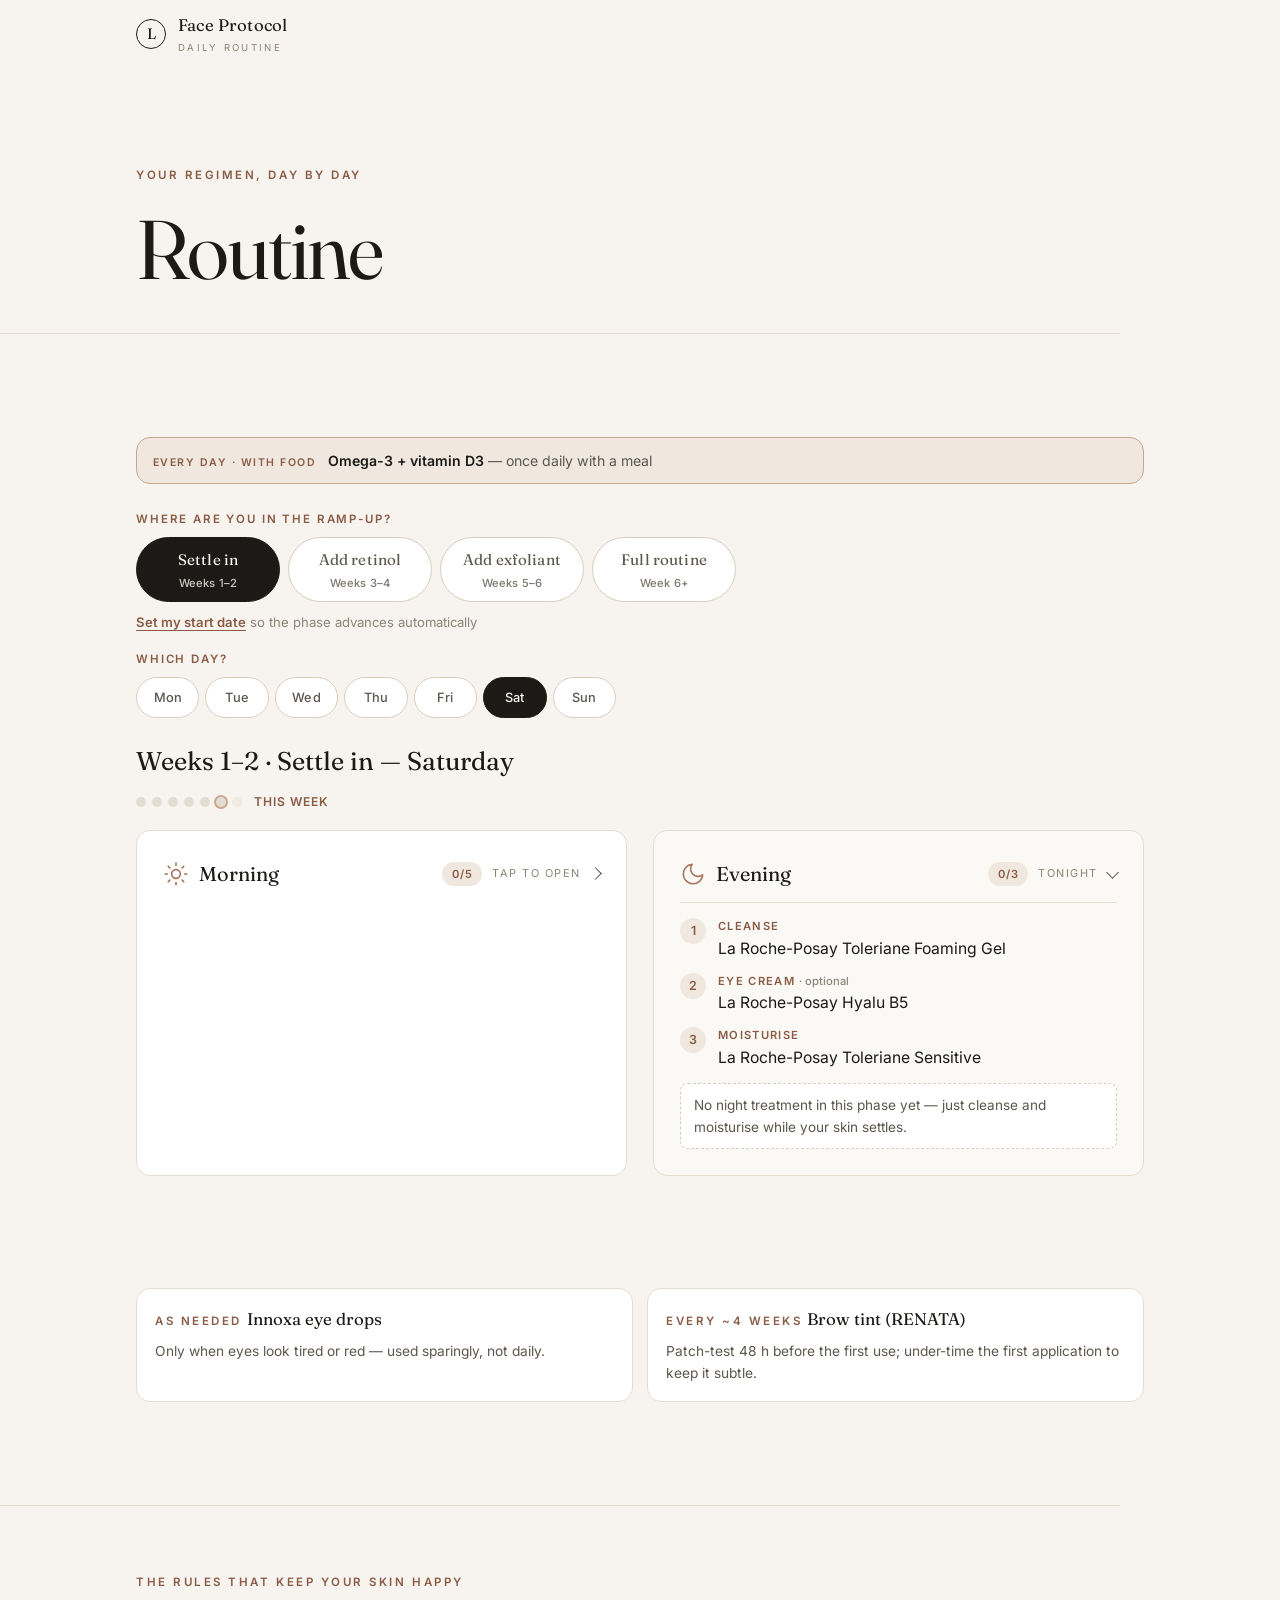
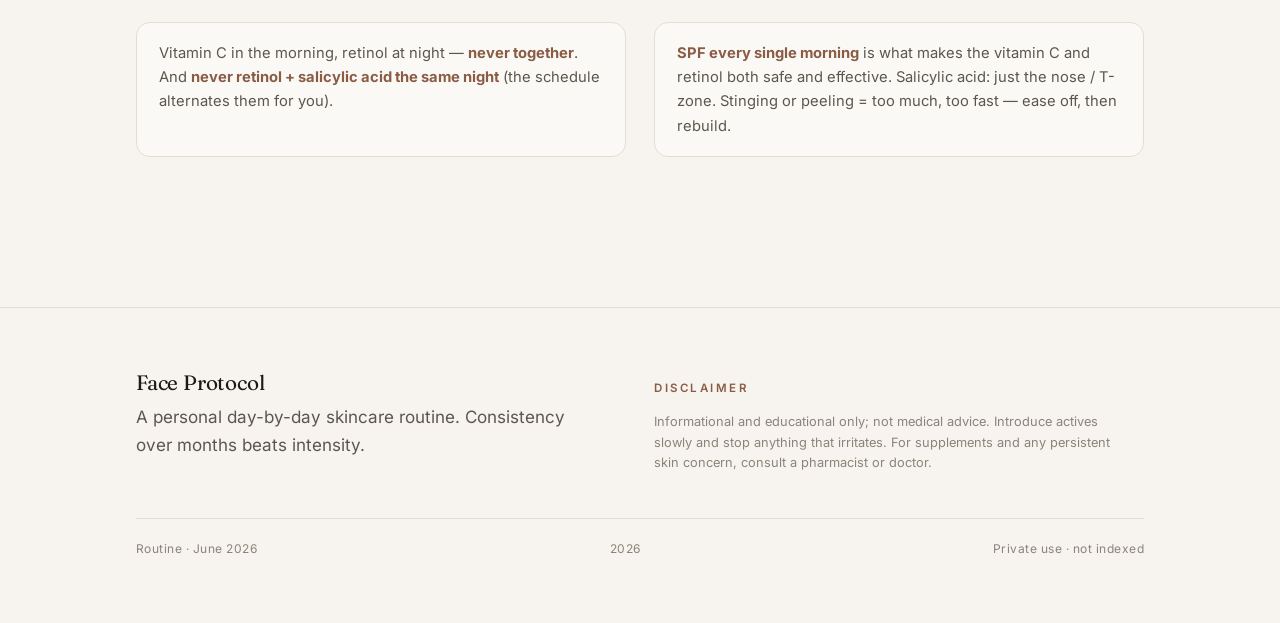
==== commit 7190adbc: "Fix collapsed-column peek, drop intro, supplements strip on top Same routine update as aesthetic-pro" ====
--- a/index.html
+++ b/index.html
@@ -32,16 +32,15 @@
     <section class="page-intro wrap">
       <p class="eyebrow reveal">Your regimen, day by day</p>
       <h1 class="display reveal">Routine</h1>
-      <p class="lede reveal prose" style="margin-top:1rem">
-        Built from your product set. Pick how far along you are and a day — it shows
-        exactly what to do that morning and night. Actives phase in over the first
-        weeks so your skin never gets overwhelmed.
-      </p>
     </section>
 
     <hr class="rule wrap" style="border:0">
 
     <section class="section wrap" id="routine">
+      <div class="rsupp reveal">
+        <span class="rsupp__label">Every day · with food</span>
+        <span class="rsupp__txt"><strong>Omega-3 + vitamin D3</strong> — once daily with a meal</span>
+      </div>
       <div class="routine-controls reveal">
         <div class="routine-control">
           <p>Where are you in the ramp-up?</p>
@@ -97,11 +96,6 @@
 
       <div class="routine-extras reveal">
         <div class="rextra">
-          <p class="eyebrow">Every day · with food</p>
-          <strong>Supplements</strong>
-          <span>Omega-3 + vitamin D3, once daily with a meal. Test your vitamin D once to dose sensibly.</span>
-        </div>
-        <div class="rextra">
           <p class="eyebrow">As needed</p>
           <strong>Innoxa eye drops</strong>
           <span>Only when eyes look tired or red — used sparingly, not daily.</span>
--- a/assets/css/styles.css
+++ b/assets/css/styles.css
@@ -501,6 +501,29 @@
 
 .routine-context { font-family: var(--serif); font-size: clamp(1.2rem, 2.4vw, 1.6rem); margin: 22px 0 0; }
 
+/* start-date row (auto phase) */
+.rstart { margin-top: 10px; font-size: 0.82rem; color: var(--ink-soft); }
+.rstart b { color: var(--ink); font-weight: 600; }
+.rstart__btn { border: 0; background: none; padding: 0; color: var(--clay-deep); font-size: 0.82rem; font-weight: 600; text-decoration: underline; text-underline-offset: 3px; cursor: pointer; }
+.rstart__btn:hover { color: var(--ink); }
+.rstart__hint { color: var(--ink-faint); }
+.rstart input[type="date"] { font: inherit; color: var(--ink); padding: 5px 9px; border: 1px solid var(--line-strong); border-radius: 8px; background: var(--surface); margin-left: 6px; }
+
+/* 7-day dots + streak */
+.rweek { display: flex; align-items: center; gap: 12px; margin-top: 10px; }
+.rweek__dots { display: flex; gap: 6px; }
+.rweek__dot { width: 10px; height: 10px; border-radius: 50%; background: var(--line); transition: background var(--t-med) var(--ease); }
+.rweek__dot.is-done { background: var(--clay); }
+.rweek__dot.is-today { box-shadow: 0 0 0 2px var(--clay-soft); }
+.rweek__dot.is-future { opacity: 0.45; }
+.rweek__label { font-size: 0.76rem; letter-spacing: 0.08em; text-transform: uppercase; font-weight: 600; color: var(--clay-deep); }
+
+/* preview mode (viewing a day other than today) */
+.rcol.is-preview .rstep__n { cursor: default; }
+.rcol.is-preview .rstep__n:hover, .rcol.is-preview .rstep__n:active { transform: none; }
+.rcol.is-preview .rcol__prog { background: var(--surface); color: var(--ink-faint); border: 1px dashed var(--line-strong); }
+.rstep__n:disabled { cursor: default; }
+
 .routine-grid { display: grid; grid-template-columns: 1fr 1fr; gap: clamp(16px, 2.5vw, 26px); margin-top: 18px; }
 @media (max-width: 720px) { .routine-grid { grid-template-columns: 1fr; } }
 .rcol { background: var(--surface); border: 1px solid var(--line); border-radius: var(--r-md); padding: clamp(18px, 2.4vw, 26px); transition: box-shadow var(--t-med) var(--ease); }
@@ -516,12 +539,37 @@
 .rcol__when { margin-left: 0; font-size: 0.68rem; letter-spacing: 0.14em; text-transform: uppercase; color: var(--ink-faint); }
 .rcol__chev { flex-shrink: 0; width: 9px; height: 9px; border-right: 1.5px solid var(--ink-soft); border-bottom: 1.5px solid var(--ink-soft); transform: rotate(45deg); margin-bottom: 3px; transition: transform var(--t-med) var(--ease); }
 .rcol.is-collapsed .rcol__chev { transform: rotate(-45deg); margin-bottom: 0; }
-.rcol__body { overflow: hidden; max-height: none; transition: max-height 0.5s var(--ease); }
+/* negative margin + equal padding: keeps the collapse clip while giving the
+   scaled circles and focus rings 8px of breathing room so they never cut off.
+   The vertical padding must collapse with the column (border-box height can't
+   shrink below its padding, which otherwise leaves a 16px peek of step one). */
+.rcol__body { overflow: hidden; max-height: none; transition: max-height 0.5s var(--ease), padding 0.5s var(--ease); margin: -8px; padding: 8px; }
+.rcol.is-collapsed .rcol__body { padding-top: 0; padding-bottom: 0; }
 @keyframes donePulse {
   0% { box-shadow: 0 0 0 0 rgba(168, 116, 90, 0.4); }
   100% { box-shadow: 0 0 0 20px rgba(168, 116, 90, 0); }
 }
 .rcol.just-done { animation: donePulse 1.2s var(--ease); }
+
+/* whole-day complete banner (injected by routine.js) */
+.day-done {
+  display: flex; align-items: center; justify-content: center; gap: 12px;
+  margin-top: 16px; padding: 15px 18px;
+  border: 1px solid var(--clay-soft); border-radius: var(--r-md);
+  background: var(--clay-wash); color: var(--clay-deep);
+  font-family: var(--serif); font-size: clamp(1rem, 1.8vw, 1.15rem); text-align: center;
+  opacity: 0; transform: translateY(8px) scale(0.98); visibility: hidden;
+  transition: opacity 0.45s var(--ease), transform 0.45s var(--ease), visibility 0.45s;
+}
+.day-done.is-shown { opacity: 1; transform: none; visibility: visible; }
+.day-done__spark { color: var(--clay); font-size: 1.1em; }
+.day-done.celebrate { animation: dayDonePop 0.6s var(--ease); }
+.day-done.celebrate .day-done__spark { animation: sparkTwinkle 0.9s var(--ease) 3; }
+@keyframes dayDonePop { 0% { transform: scale(0.96); } 55% { transform: scale(1.02); } 100% { transform: none; } }
+@keyframes sparkTwinkle {
+  0%, 100% { opacity: 1; transform: scale(1) rotate(0deg); }
+  50% { opacity: 0.35; transform: scale(1.4) rotate(20deg); }
+}
 
 .rsteps { list-style: none; margin: 0; padding: 0; display: flex; flex-direction: column; gap: 10px; }
 .rstep { display: flex; gap: 12px; align-items: flex-start; animation: stepIn 0.38s var(--ease) both; }
@@ -531,8 +579,10 @@
   background: var(--clay-wash); color: var(--clay-deep);
   display: grid; place-items: center; font-size: 0.78rem; font-weight: 600; margin-top: 1px;
   cursor: pointer; position: relative;
+  -webkit-appearance: none; appearance: none;
   transition: background var(--t-fast) var(--ease), color var(--t-fast) var(--ease), transform var(--t-fast) var(--ease);
 }
+.rstep__n:focus-visible { border-radius: 50%; outline-offset: 1px; }
 .rstep__n:hover { transform: scale(1.12); }
 .rstep__n:active { transform: scale(0.94); }
 .rstep--active .rstep__n { background: var(--clay); color: #fff; }
@@ -552,8 +602,18 @@
 .rstep__note { font-size: 0.78rem; color: var(--ink-faint); margin-top: 1px; }
 .rest-note { margin: 12px 0 0; font-size: 0.85rem; color: var(--ink-soft); background: var(--surface); border: 1px dashed var(--line-strong); border-radius: var(--r-sm); padding: 10px 13px; }
 
-.routine-extras { display: grid; grid-template-columns: repeat(3, 1fr); gap: 14px; margin-top: clamp(20px, 3vw, 30px); }
+.routine-extras { display: grid; grid-template-columns: repeat(auto-fit, minmax(240px, 1fr)); gap: 14px; margin-top: clamp(20px, 3vw, 30px); }
 @media (max-width: 720px) { .routine-extras { grid-template-columns: 1fr; } }
+
+/* slim supplements reminder at the top of the routine */
+.rsupp {
+  display: flex; align-items: baseline; gap: 12px; flex-wrap: wrap;
+  margin-bottom: clamp(18px, 3vw, 26px); padding: 11px 16px;
+  background: var(--clay-wash); border: 1px solid var(--clay-soft); border-radius: var(--r-md);
+}
+.rsupp__label { font-size: 0.66rem; letter-spacing: 0.14em; text-transform: uppercase; font-weight: 600; color: var(--clay-deep); white-space: nowrap; }
+.rsupp__txt { font-size: 0.88rem; color: var(--ink-soft); }
+.rsupp__txt strong { color: var(--ink); font-weight: 600; }
 .rextra { border: 1px solid var(--line); border-radius: var(--r-md); padding: 16px 18px; background: var(--surface); }
 .rextra p.eyebrow { margin-bottom: 6px; }
 .rextra strong { font-family: var(--serif); font-weight: 400; font-size: 1.05rem; }
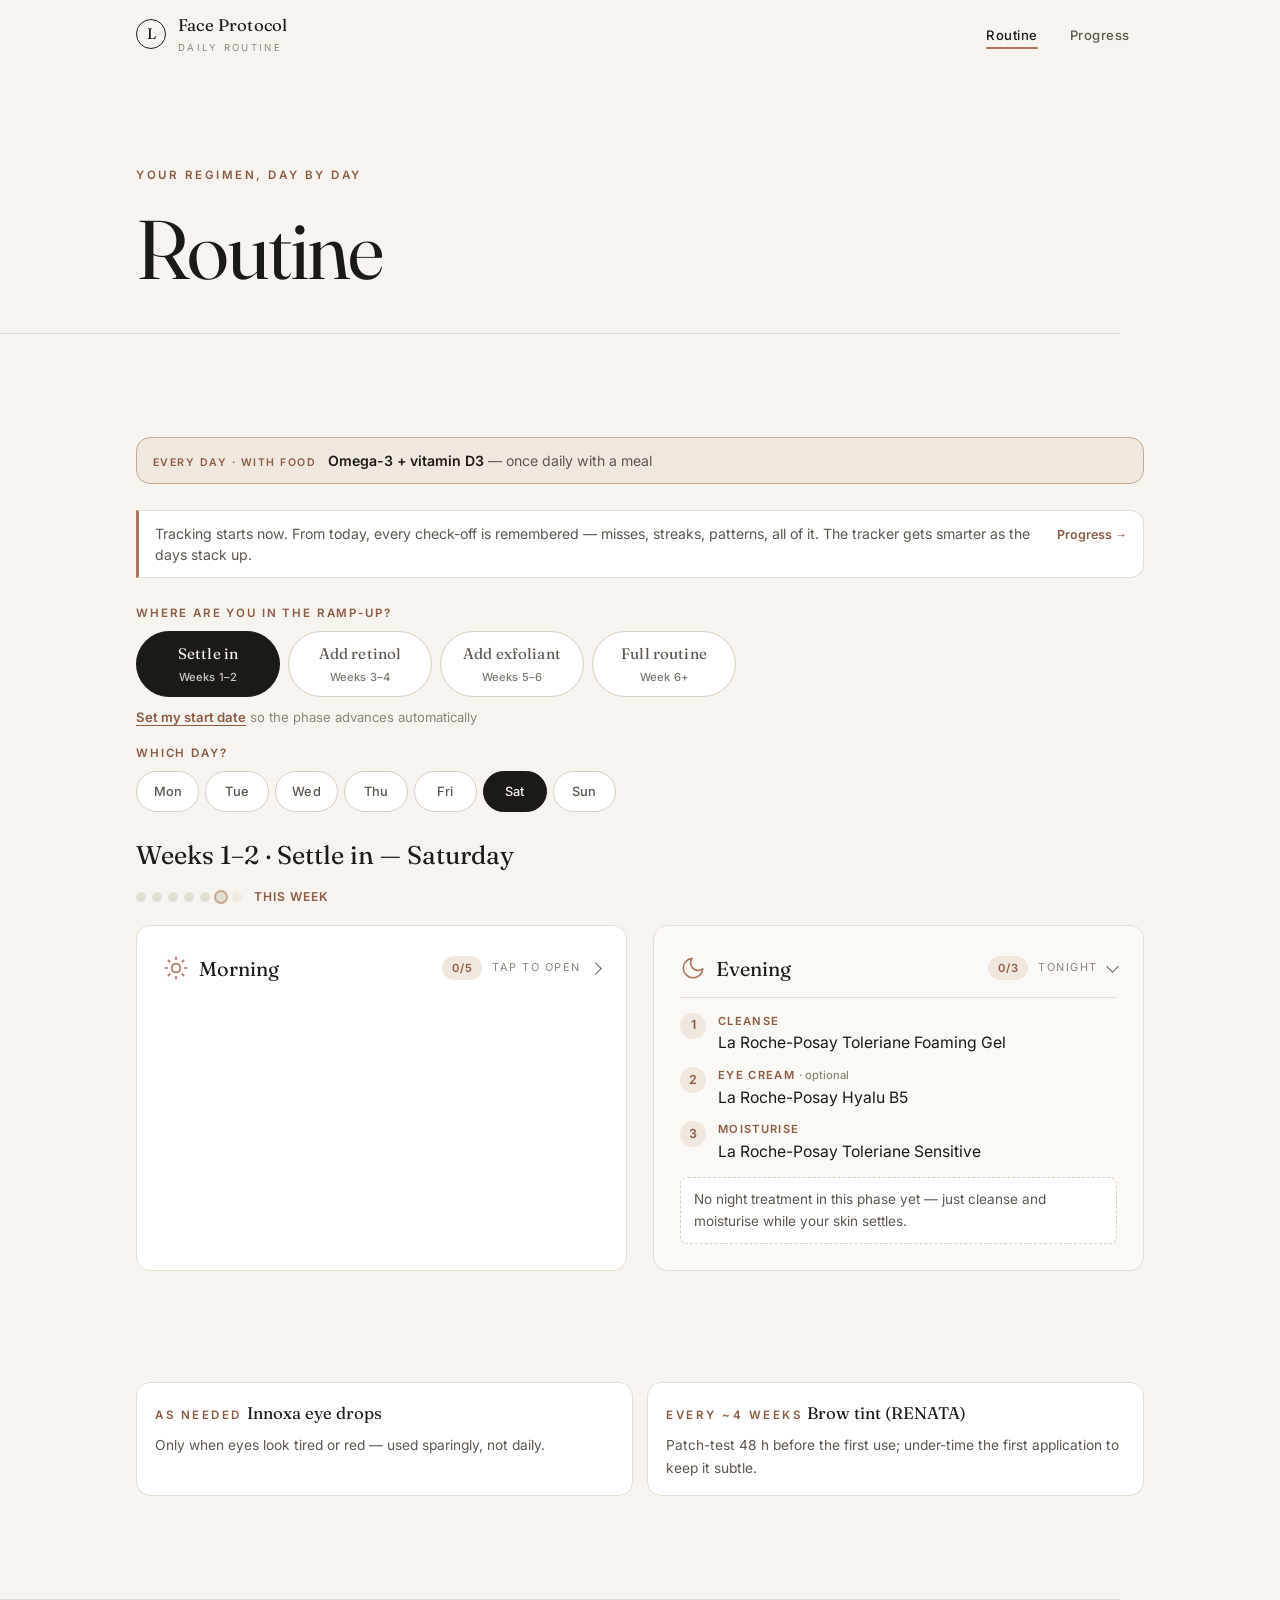
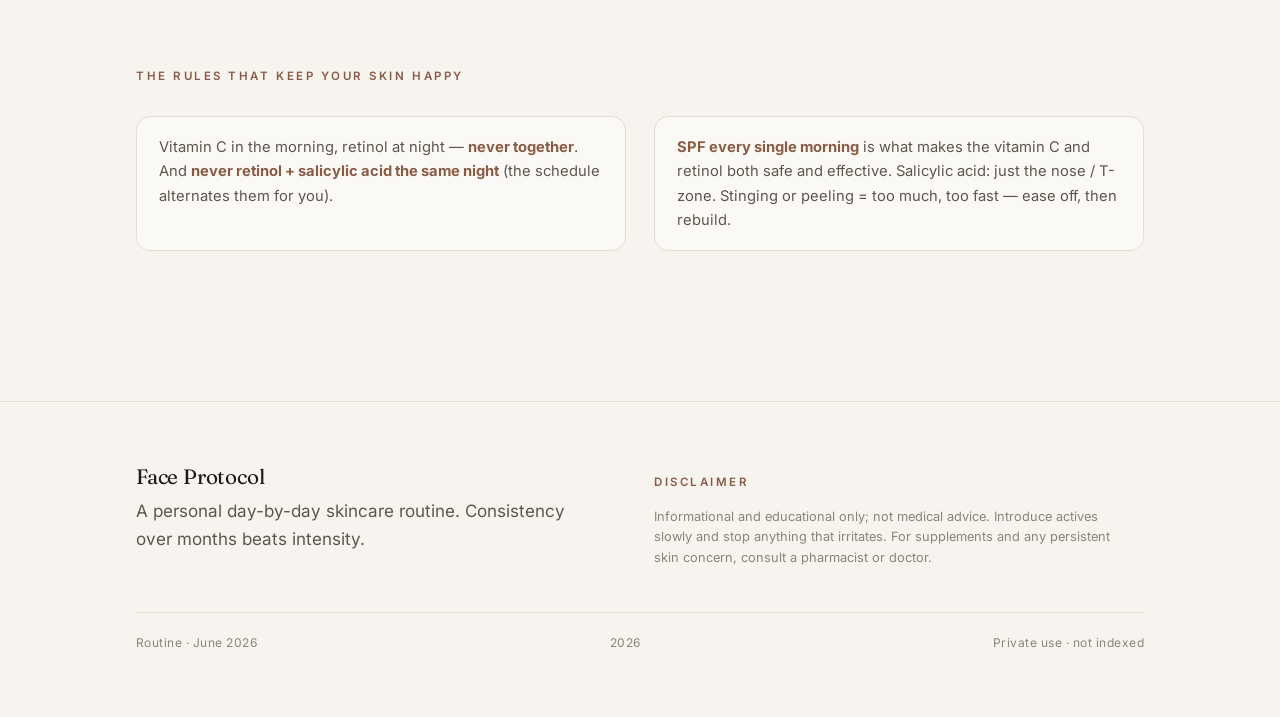
==== commit 8161bc6f: "Progress tracker: per-step log, insight engine, calendar + nudge Same tracker as aesthetic-protocol;" ====
--- a/index.html
+++ b/index.html
@@ -25,6 +25,12 @@
         <span class="brand__mark">L</span>
         <span class="brand__name">Face Protocol<small>Daily routine</small></span>
       </a>
+      <nav aria-label="Primary">
+        <ul class="nav__links">
+          <li><a href="index.html" aria-current="page">Routine</a></li>
+          <li><a href="progress.html">Progress</a></li>
+        </ul>
+      </nav>
     </div>
   </header>
 
@@ -140,6 +146,7 @@
   </footer>
 
   <script src="assets/js/main.js"></script>
+  <script src="assets/js/tracker.js"></script>
   <script src="assets/js/routine.js"></script>
   <script src="assets/js/sw-register.js"></script>
 </body>
--- a/assets/css/styles.css
+++ b/assets/css/styles.css
@@ -471,6 +471,61 @@
 .pmeter__tag { font-size: 0.6rem; color: var(--clay-deep); width: 10px; font-weight: 600; }
 .meter { flex: 1; height: 5px; background: var(--line); border-radius: 999px; overflow: hidden; }
 .meter__fill { display: block; height: 100%; background: var(--clay); border-radius: 999px; }
+
+/* ===== Progress tracker =============================================== */
+/* nudge on the routine page */
+.rnudge {
+  display: flex; align-items: baseline; justify-content: space-between; gap: 14px;
+  margin-bottom: clamp(18px, 3vw, 26px); padding: 12px 16px;
+  background: var(--surface); border: 1px solid var(--line); border-left: 3px solid var(--clay);
+  border-radius: 0 var(--r-md) var(--r-md) 0;
+  text-decoration: none; color: var(--ink-soft); font-size: 0.88rem; line-height: 1.5;
+  transition: border-color var(--t-fast) var(--ease), box-shadow var(--t-fast) var(--ease);
+}
+.rnudge:hover { border-color: var(--clay-soft); box-shadow: var(--shadow-1); }
+.rnudge__go { flex-shrink: 0; font-size: 0.78rem; font-weight: 600; color: var(--clay-deep); white-space: nowrap; }
+
+/* insights */
+.pins { display: flex; flex-direction: column; gap: 10px; }
+.pins__item { background: var(--surface); border: 1px solid var(--line); border-radius: var(--r-md); padding: 14px 18px; font-size: 0.92rem; color: var(--ink-soft); line-height: 1.55; }
+.pins__item--lead { border-left: 3px solid var(--clay); border-radius: 0 var(--r-md) var(--r-md) 0; font-family: var(--serif); font-size: clamp(1.05rem, 1.9vw, 1.25rem); color: var(--ink); line-height: 1.45; }
+
+/* stat cards */
+.pstats { display: grid; grid-template-columns: repeat(4, 1fr); gap: 12px; margin-top: 22px; }
+@media (max-width: 640px) { .pstats { grid-template-columns: repeat(2, 1fr); } }
+.pstat { background: var(--surface); border: 1px solid var(--line); border-radius: var(--r-md); padding: 16px 18px; display: flex; flex-direction: column; }
+.pstat__v { font-family: var(--serif); font-size: clamp(1.7rem, 3.4vw, 2.3rem); line-height: 1.1; }
+.pstat__l { font-size: 0.68rem; letter-spacing: 0.14em; text-transform: uppercase; font-weight: 600; color: var(--clay-deep); margin-top: 4px; }
+.pstat__sub { font-size: 0.72rem; color: var(--ink-faint); margin-top: 2px; }
+
+/* heat calendar */
+.pcal { margin-top: 14px; }
+.pcal__row { display: flex; align-items: center; gap: 12px; margin-bottom: 8px; }
+.pcal__wk { width: 64px; flex-shrink: 0; font-size: 0.7rem; letter-spacing: 0.06em; color: var(--ink-faint); text-align: right; }
+.pcal__cells { display: grid; grid-template-columns: repeat(7, 1fr); gap: 6px; flex: 1; max-width: 340px; }
+.pcal__d { text-align: center; font-size: 0.66rem; color: var(--ink-faint); }
+.pcal__pct { width: 46px; flex-shrink: 0; font-size: 0.78rem; font-weight: 600; color: var(--ink-soft); font-variant-numeric: tabular-nums; }
+.pcal__cell {
+  aspect-ratio: 1; width: 100%; border-radius: 7px; border: 1px solid var(--line); background: var(--surface);
+  padding: 0; cursor: pointer; transition: transform var(--t-fast) var(--ease), box-shadow var(--t-fast) var(--ease);
+}
+.pcal__cell:hover { transform: scale(1.12); box-shadow: var(--shadow-1); }
+.pcal__cell.is-full { background: var(--clay); border-color: var(--clay); }
+.pcal__cell.is-partial { background: var(--clay-soft); border-color: var(--clay-soft); }
+.pcal__cell.is-missed { background: var(--clay-wash); border-color: var(--line-strong); }
+.pcal__cell.is-none { background: transparent; border-style: dashed; cursor: default; }
+.pcal__cell.is-future { background: transparent; opacity: 0.4; cursor: default; }
+.pcal__cell.is-today { box-shadow: 0 0 0 2px var(--ink); }
+.pcal__legend { display: flex; flex-wrap: wrap; gap: 16px; margin-top: 12px; font-size: 0.74rem; color: var(--ink-soft); }
+.pcal__legend span { display: inline-flex; align-items: center; gap: 6px; }
+.pcal__legend .pcal__cell { width: 13px; height: 13px; aspect-ratio: auto; cursor: default; display: inline-block; }
+.pcal__legend .pcal__cell:hover { transform: none; box-shadow: none; }
+
+/* day detail */
+.pday { margin-top: 18px; background: var(--surface-2); border: 1px solid var(--line); border-radius: var(--r-md); padding: 16px 20px; }
+.pday__title { font-family: var(--serif); font-size: 1.1rem; margin: 0 0 6px; }
+.pday__line { font-size: 0.88rem; color: var(--ink-soft); margin: 3px 0; }
+.pday__line b { color: var(--ink); font-weight: 600; }
 
 /* ===== Polish pass ==================================================== */
 :focus-visible { outline: 2px solid var(--clay); outline-offset: 2px; border-radius: 4px; }
